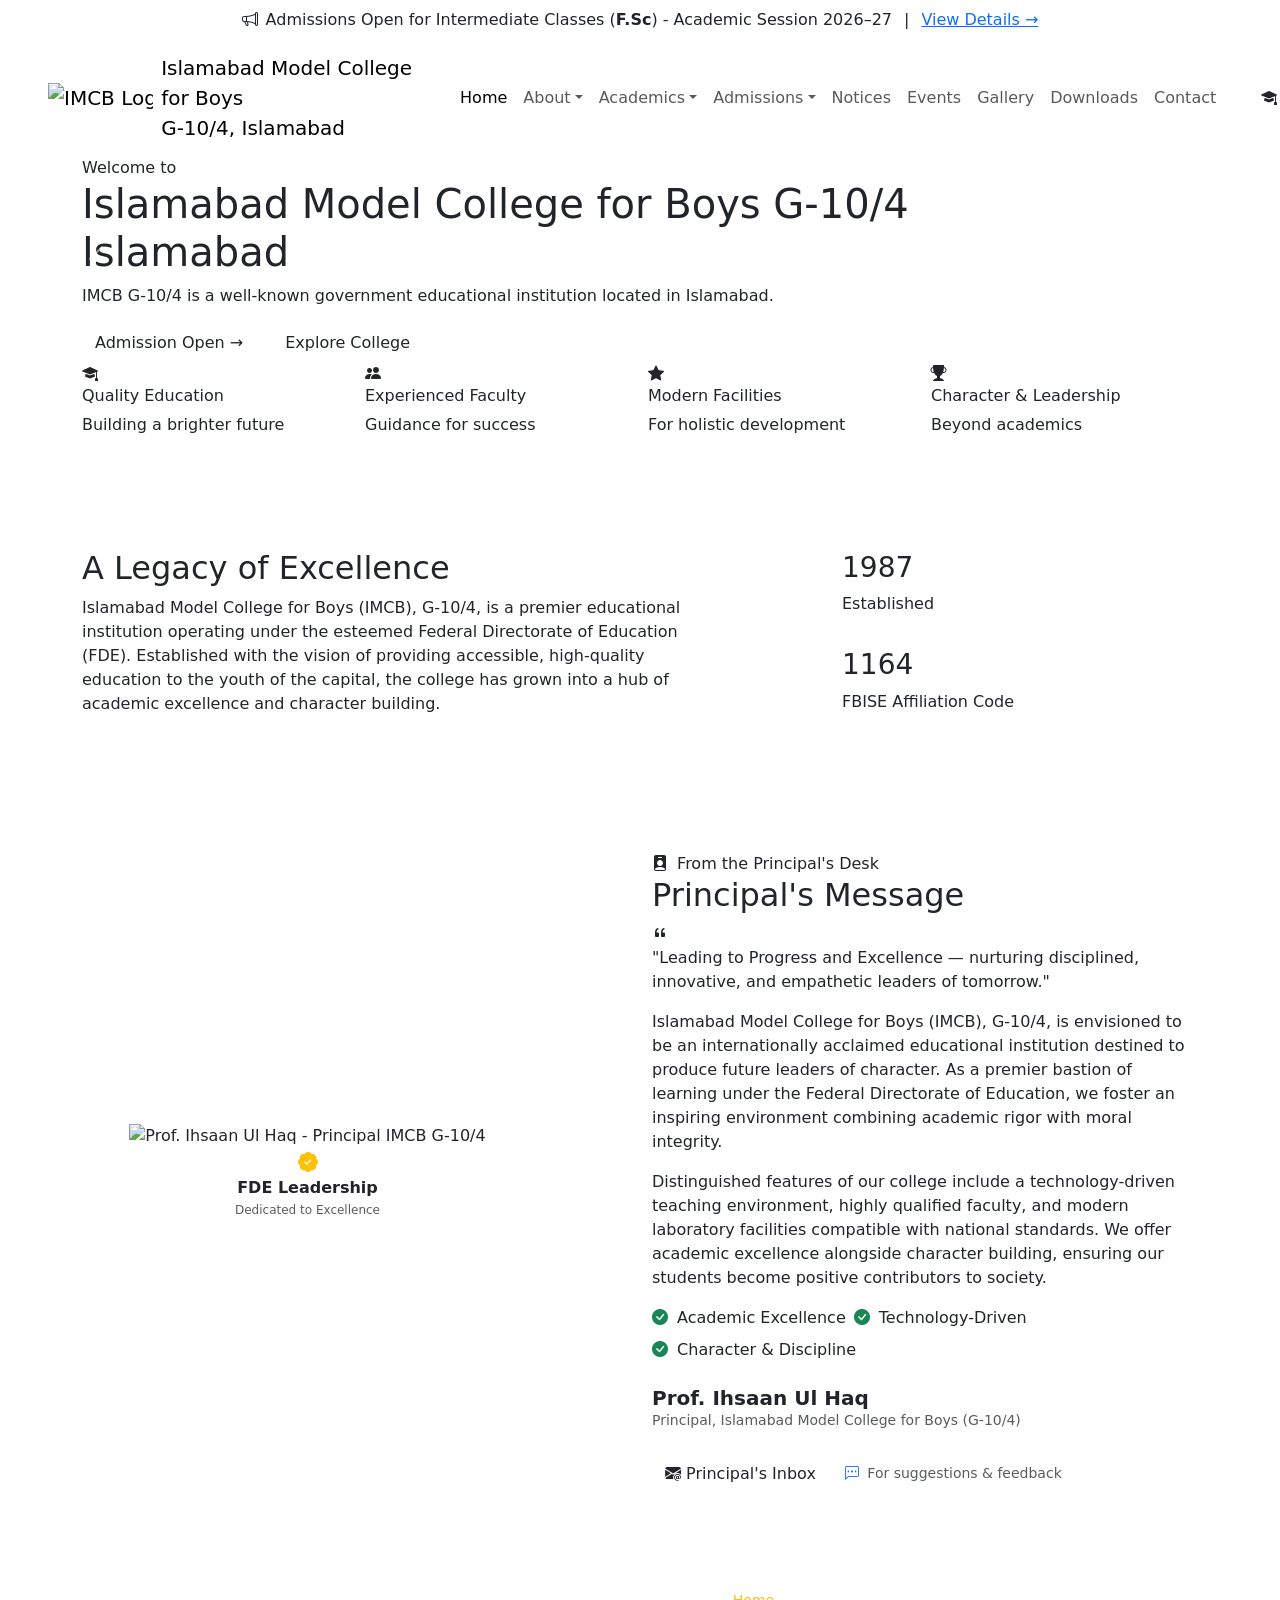
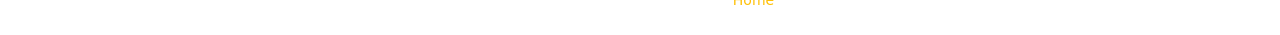
==== index.html @ f20fa246 "Restore index.html filename from index,1.html to fix 404 error" ====
<!DOCTYPE html>
<html lang="en">
<head>
  <meta charset="UTF-8" />
  <meta name="viewport" content="width=device-width, initial-scale=1.0" />
  <title>Islamabad Model College for Boys G-10/4</title>

  <!-- Bootstrap 5 CSS -->
  <link href="https://cdn.jsdelivr.net/npm/bootstrap@5.3.3/dist/css/bootstrap.min.css" rel="stylesheet" />
  <!-- Bootstrap Icons -->
  <link rel="stylesheet" href="https://cdn.jsdelivr.net/npm/bootstrap-icons@1.11.3/font/bootstrap-icons.min.css" />
  
  <!-- Google Fonts (Poppins) -->
  <link href="https://fonts.googleapis.com/css2?family=Poppins:wght@300;400;500;600;700;800&display=swap" rel="stylesheet">
  
  <!--importing external CSS-->
  <link rel="stylesheet" href="index.css">


</head>
<body>

  <!-- Top Announcement Bar (Full Width Header) -->
  <div class="top-bar py-2 text-center">
    <div class="container-fluid px-3 px-lg-4 px-xl-5 d-flex justify-content-center align-items-center flex-wrap gap-2">
      <i class="bi bi-megaphone"></i>
      <span>Admissions Open for Intermediate Classes (<b>F.Sc</b>) - Academic Session 2026–27</span>
      <span class="mx-1 d-none d-md-inline">|</span>
      <a href="#">View Details &rarr;</a>
    </div>
  </div>

  <!-- Navbar (Full Width Header) -->
  <nav class="navbar navbar-expand-lg sticky-top px-2 px-lg-3 px-xl-5">
    <div class="container-fluid px-0">
      <!-- Brand Logo + Name -->
      <a class="navbar-brand d-flex align-items-center gap-2" href="#">
        <img src="logo2.webp" alt="IMCB Logo" class="navbar-brand-logo">
        <div class="d-none d-md-block">
          <div class="college-title">Islamabad Model College<br>for Boys</div>
          <div class="college-sub">G-10/4, Islamabad</div>
        </div>
        <div class="d-md-none">
          <div class="college-title">IMCB G-10/4</div>
        </div>
      </a>

      <!-- Mobile Toggle Button (Ab clearly nazar aayega) -->
      <button class="navbar-toggler" type="button" data-bs-toggle="collapse" data-bs-target="#mainNavbar">
        <span class="navbar-toggler-icon"></span>
      </button>

      <!-- Nav Links (Expanded across full header) -->
      <div class="collapse navbar-collapse justify-content-between" id="mainNavbar">
        <ul class="navbar-nav flex-grow-1 justify-content-evenly mx-lg-2 mx-xl-4 mb-2 mb-lg-0 align-items-lg-center">
          <li class="nav-item"><a class="nav-link active" href="#">Home</a></li>
          <li class="nav-item dropdown">
            <a class="nav-link dropdown-toggle" href="#" role="button" data-bs-toggle="dropdown">About</a>
            <ul class="dropdown-menu border-0 shadow-sm">
              <li><a class="dropdown-item" href="overview.html">Overview</a></li>
              <li><a class="dropdown-item" href="#principal">Principal's Message</a></li>
              <li><a class="dropdown-item" href="teachers.html">Faculty</a></li>
              <li><a class="dropdown-item" href="student-council.html">Student Council and Student Acheivement</a></li>
            </ul>
          </li>
          <li class="nav-item dropdown">
            <a class="nav-link dropdown-toggle" href="#" role="button" data-bs-toggle="dropdown">Academics</a>
            <ul class="dropdown-menu border-0 shadow-sm">
              <li><a class="dropdown-item" href="#">F.Sc Pre-Medical</a></li>
              <li><a class="dropdown-item" href="#">F.Sc Pre-Engineering</a></li>
              <li><a class="dropdown-item" href="#">ICS</a></li>
            </ul>
          </li>
          <li class="nav-item dropdown">
            <a class="nav-link dropdown-toggle" href="#" role="button" data-bs-toggle="dropdown">Admissions</a>
            <ul class="dropdown-menu border-0 shadow-sm">
              <li><a class="dropdown-item" href="#">Eligibility Criteria</a></li>
              <li><a class="dropdown-item" href="#">Fee Structure</a></li>
            </ul>
          </li>
          <li class="nav-item"><a class="nav-link" href="#">Notices</a></li>
          <li class="nav-item"><a class="nav-link" href="#">Events</a></li>
          <li class="nav-item"><a class="nav-link" href="#">Gallery</a></li>
          <li class="nav-item"><a class="nav-link" href="#">Downloads</a></li>
          <li class="nav-item"><a class="nav-link" href="contact.html">Contact</a></li>
        </ul>

        <!-- Right Button -->
        <a href="#admissions" class="btn btn-admit-nav d-flex align-items-center gap-2 mt-3 mt-lg-0 text-nowrap">
          <i class="bi bi-mortarboard-fill"></i> Admissions
        </a>
      </div>
    </div>
  </nav>

  <!-- Hero Section (Slider Added) -->
  <section class="hero-section">
    <div id="mainHeroSlider" class="carousel slide carousel-fade" data-bs-ride="carousel">
      
      <div class="carousel-inner">
        
        <!-- Slide 1 (Left Aligned Text) -->
        <div class="carousel-item active slide-1">
          <div class="hero-overlay"></div>
          <div class="d-flex align-items-center w-100 h-100">
            <div class="container hero-content">
              <div class="row">
                <div class="col-lg-9 text-start">
                  <div class="tagline-badge">Welcome to</div>
                  <h1 class="hero-title">Islamabad Model College for Boys G-10/4 Islamabad</h1>
                  <p class="hero-desc">IMCB G-10/4 is a well-known government educational institution located in Islamabad.</p>
                  <div class="d-flex flex-wrap gap-3 justify-content-start">
                    <a href="#" class="btn btn-hero-primary">Admission Open &rarr;</a>
                    <a href="#" class="btn btn-hero-outline">Explore College</a>
                  </div>
                </div>
              </div>
            </div>
          </div>
        </div>

        <!-- Slide 2 (Left Aligned Text WITHOUT Box) -->
        <div class="carousel-item slide-2">
          <div class="hero-overlay"></div>
          <div class="d-flex align-items-center w-100 h-100">
            <div class="container hero-content">
              <div class="row">
                <div class="col-lg-9 text-start">
                  <div class="tagline-badge">Academic Session 2026-27</div>
                  <h1 class="hero-title">Shape Your Future With IMCB G-10/4</h1>
                  <div class="hero-subtitle">F.Sc & ICS</div>
                  <p class="hero-desc">Build a strong academic foundation through quality education, dedicated faculty, leadership opportunities, and holistic student development.</p>
                  <div class="d-flex flex-wrap gap-3 justify-content-start">
                    <a href="#" class="btn btn-hero-primary">Apply Now &rarr;</a>
                  </div>
                </div>
              </div>
            </div>
          </div>
        </div>

        <!-- Slide 3 (Left Aligned Text) -->
        <div class="carousel-item slide-3">
          <div class="hero-overlay"></div>
          <div class="d-flex align-items-center w-100 h-100">
            <div class="container hero-content">
              <div class="row">
                <div class="col-lg-9 text-start">
                  <div class="tagline-badge">Beyond Academics</div>
                  <h1 class="hero-title">Sports & Extracurriculars</h1>
                  <div class="hero-subtitle">Holistic Development</div>
                  <p class="hero-desc">We believe in nurturing physical fitness, teamwork, and leadership skills through various sports.</p>
                  <div class="d-flex flex-wrap gap-3 justify-content-start">
                    <a href="#" class="btn btn-hero-outline">View Gallery</a>
                  </div>
                </div>
              </div>
            </div>
          </div>
        </div>

        <!-- Slide 4 (Left Aligned Text) -->
        <div class="carousel-item slide-4">
          <div class="hero-overlay"></div>
          <div class="d-flex align-items-center w-100 h-100">
            <div class="container hero-content">
              <div class="row">
                <div class="col-lg-9 text-start">
                  <div class="tagline-badge">BEYOND ACADEMICS</div>
                  <h1 class="hero-title">Empowering Student Leaders</h1>
                  <div class="hero-subtitle">Student Council</div>
                  <p class="hero-desc">A platform where students take initiative, represent their peers, lead activities, and develop the confidence, communication, and leadership skills needed to make a meaningful impact.</p>
                  <div class="d-flex flex-wrap gap-3 justify-content-start">
                    <a href="student-council.html" class="btn btn-hero-outline">Explore Student Council &rarr;</a>
                  </div>
                </div>
              </div>
            </div>
          </div>
        </div>

      </div>

      <!-- Controls (Hidden on Mobile) -->
      <button class="carousel-control-prev d-none d-md-flex" type="button" data-bs-target="#mainHeroSlider" data-bs-slide="prev">
        <span class="carousel-control-prev-icon" aria-hidden="true"></span>
        <span class="visually-hidden">Previous</span>
      </button>
      <button class="carousel-control-next d-none d-md-flex" type="button" data-bs-target="#mainHeroSlider" data-bs-slide="next">
        <span class="carousel-control-next-icon" aria-hidden="true"></span>
        <span class="visually-hidden">Next</span>
      </button>
    </div>
  </section>

  <!-- Overlapping Feature Cards -->
  <section class="feature-card-wrapper">
    <div class="container">
      <div class="row g-3">
        <!-- Card 1 -->
        <div class="col-12 col-sm-6 col-lg-3">
          <div class="feature-card">
            <div class="icon-circle bg-icon-blue">
              <i class="bi bi-mortarboard-fill"></i>
            </div>
            <div>
              <h6>Quality Education</h6>
              <p>Building a brighter future</p>
            </div>
          </div>
        </div>

        <!-- Card 2 -->
        <div class="col-12 col-sm-6 col-lg-3">
          <div class="feature-card">
            <div class="icon-circle bg-icon-green">
              <i class="bi bi-people-fill"></i>
            </div>
            <div>
              <h6>Experienced Faculty</h6>
              <p>Guidance for success</p>
            </div>
          </div>
        </div>

        <!-- Card 3 -->
        <div class="col-12 col-sm-6 col-lg-3">
          <div class="feature-card">
            <div class="icon-circle bg-icon-yellow">
              <i class="bi bi-star-fill"></i>
            </div>
            <div>
              <h6>Modern Facilities</h6>
              <p>For holistic development</p>
            </div>
          </div>
        </div>

        <!-- Card 4 -->
        <div class="col-12 col-sm-6 col-lg-3">
          <div class="feature-card">
            <div class="icon-circle bg-icon-red">
              <i class="bi bi-trophy-fill"></i>
            </div>
            <div>
              <h6>Character & Leadership</h6>
              <p>Beyond academics</p>
            </div>
          </div>
        </div>
      </div>
    </div>
  </section>

  <!-- SECTION: Legacy of Excellence -->
  <section class="py-5" style="margin-top: 3rem;">
    <div class="container">
      <div class="row align-items-center">
        <div class="col-lg-7 mb-4 mb-lg-0">
          <h2 class="section-title">A Legacy of Excellence</h2>
          <p class="section-desc">
            Islamabad Model College for Boys (IMCB), G-10/4, is a premier educational institution operating under the esteemed Federal Directorate of Education (FDE). Established with the vision of providing accessible, high-quality education to the youth of the capital, the college has grown into a hub of academic excellence and character building.
          </p>
        </div>
        <div class="col-lg-4 offset-lg-1">
          <div class="row g-3">
            <div class="col-6 col-lg-12">
              <div class="stats-box">
                <h3>1987</h3>
                <p>Established</p>
              </div>
            </div>
            <div class="col-6 col-lg-12">
              <div class="stats-box">
                <h3>1164</h3>
                <p>FBISE Affiliation Code</p>
              </div>
            </div>
          </div>
        </div>
      </div>
    </div>
  </section>

  <!-- SECTION: Principal's Message -->
  <section id="principal" class="py-5 principal-section">
    <div class="container my-4">
      <div class="row align-items-center">
        <!-- Image Side with Decorative Backdrop & Leadership Badge -->
        <div class="col-lg-5 mb-5 mb-lg-0 text-center">
          <div class="principal-img-wrapper">
            <div class="principal-img-backdrop"></div>
            <img src="principle.webp" alt="Prof. Ihsaan Ul Haq - Principal IMCB G-10/4" class="principal-img">
            <div class="principal-exp-badge">
              <i class="bi bi-patch-check-fill text-warning fs-5"></i>
              <div>
                <strong class="d-block text-dark" style="line-height: 1.2;">FDE Leadership</strong>
                <span class="text-muted" style="font-size: 0.75rem;">Dedicated to Excellence</span>
              </div>
            </div>
          </div>
        </div>

        <!-- Text Side -->
        <div class="col-lg-6 offset-lg-1">
          <div class="principal-badge">
            <i class="bi bi-person-badge-fill me-1"></i> From the Principal's Desk
          </div>
          <h2 class="section-title">Principal's Message</h2>

          <!-- Pull Quote Box -->
          <div class="principal-quote-box mb-3">
            <i class="bi bi-quote quote-icon"></i>
            <p class="quote-text">
              "Leading to Progress and Excellence — nurturing disciplined, innovative, and empathetic leaders of tomorrow."
            </p>
          </div>

          <p class="section-desc mb-3">
            Islamabad Model College for Boys (IMCB), G-10/4, is envisioned to be an internationally acclaimed educational institution destined to produce future leaders of character. As a premier bastion of learning under the Federal Directorate of Education, we foster an inspiring environment combining academic rigor with moral integrity.
          </p>
          <p class="section-desc mb-3">
            Distinguished features of our college include a technology-driven teaching environment, highly qualified faculty, and modern laboratory facilities compatible with national standards. We offer academic excellence alongside character building, ensuring our students become positive contributors to society.
          </p>

          <!-- Key Pillars -->
          <div class="d-flex flex-wrap gap-2 mb-4">
            <span class="principal-pillar"><i class="bi bi-check-circle-fill text-success me-1"></i> Academic Excellence</span>
            <span class="principal-pillar"><i class="bi bi-check-circle-fill text-success me-1"></i> Technology-Driven</span>
            <span class="principal-pillar"><i class="bi bi-check-circle-fill text-success me-1"></i> Character & Discipline</span>
          </div>

          <!-- Formal Sign-Off -->
          <div class="principal-signoff mb-4">
            <h5 class="mb-0 fw-bold text-navy">Prof. Ihsaan Ul Haq</h5>
            <p class="text-muted small mb-0">Principal, Islamabad Model College for Boys (G-10/4)</p>
          </div>

          <!-- Contact / Action Button -->
          <div class="d-flex align-items-center gap-3 flex-wrap">
            <a href="mailto:principal@example.com" class="btn btn-principal-inbox">
              <i class="bi bi-envelope-at-fill"></i> Principal's Inbox
            </a>
            <span class="text-muted small">
              <i class="bi bi-chat-left-dots text-primary me-1"></i> For suggestions & feedback
            </span>
          </div>
        </div>
      </div>
    </div>
  </section>

  <!-- Footer -->
  <footer class="py-4 text-center text-white" style="background-color: var(--primary-navy); border-top: 1px solid rgba(255,255,255,0.1);">
    <div class="container">
      <div class="d-flex flex-column flex-md-row align-items-center justify-content-between gap-2 small">
        <div class="text-white-50">© 2026 Islamabad Model College for Boys (IMCB) G-10/4, Islamabad. All rights reserved.</div>
        <div class="d-flex gap-3">
          <a href="index.html" class="text-warning text-decoration-none">Home</a>
          <span class="text-white-50">|</span>
          <a href="overview.html" class="text-white-50 text-decoration-none">Overview</a>
          <span class="text-white-50">|</span>
          <a href="student-council.html" class="text-white-50 text-decoration-none">Student Council</a>
          <span class="text-white-50">|</span>
          <a href="#principal" class="text-white-50 text-decoration-none">Principal's Message</a>
        </div>
      </div>
    </div>
  </footer>

  <!-- Bootstrap 5 Bundle with Popper -->
  <script src="https://cdn.jsdelivr.net/npm/bootstrap@5.3.3/dist/js/bootstrap.bundle.min.js"></script>
</body>
</html>
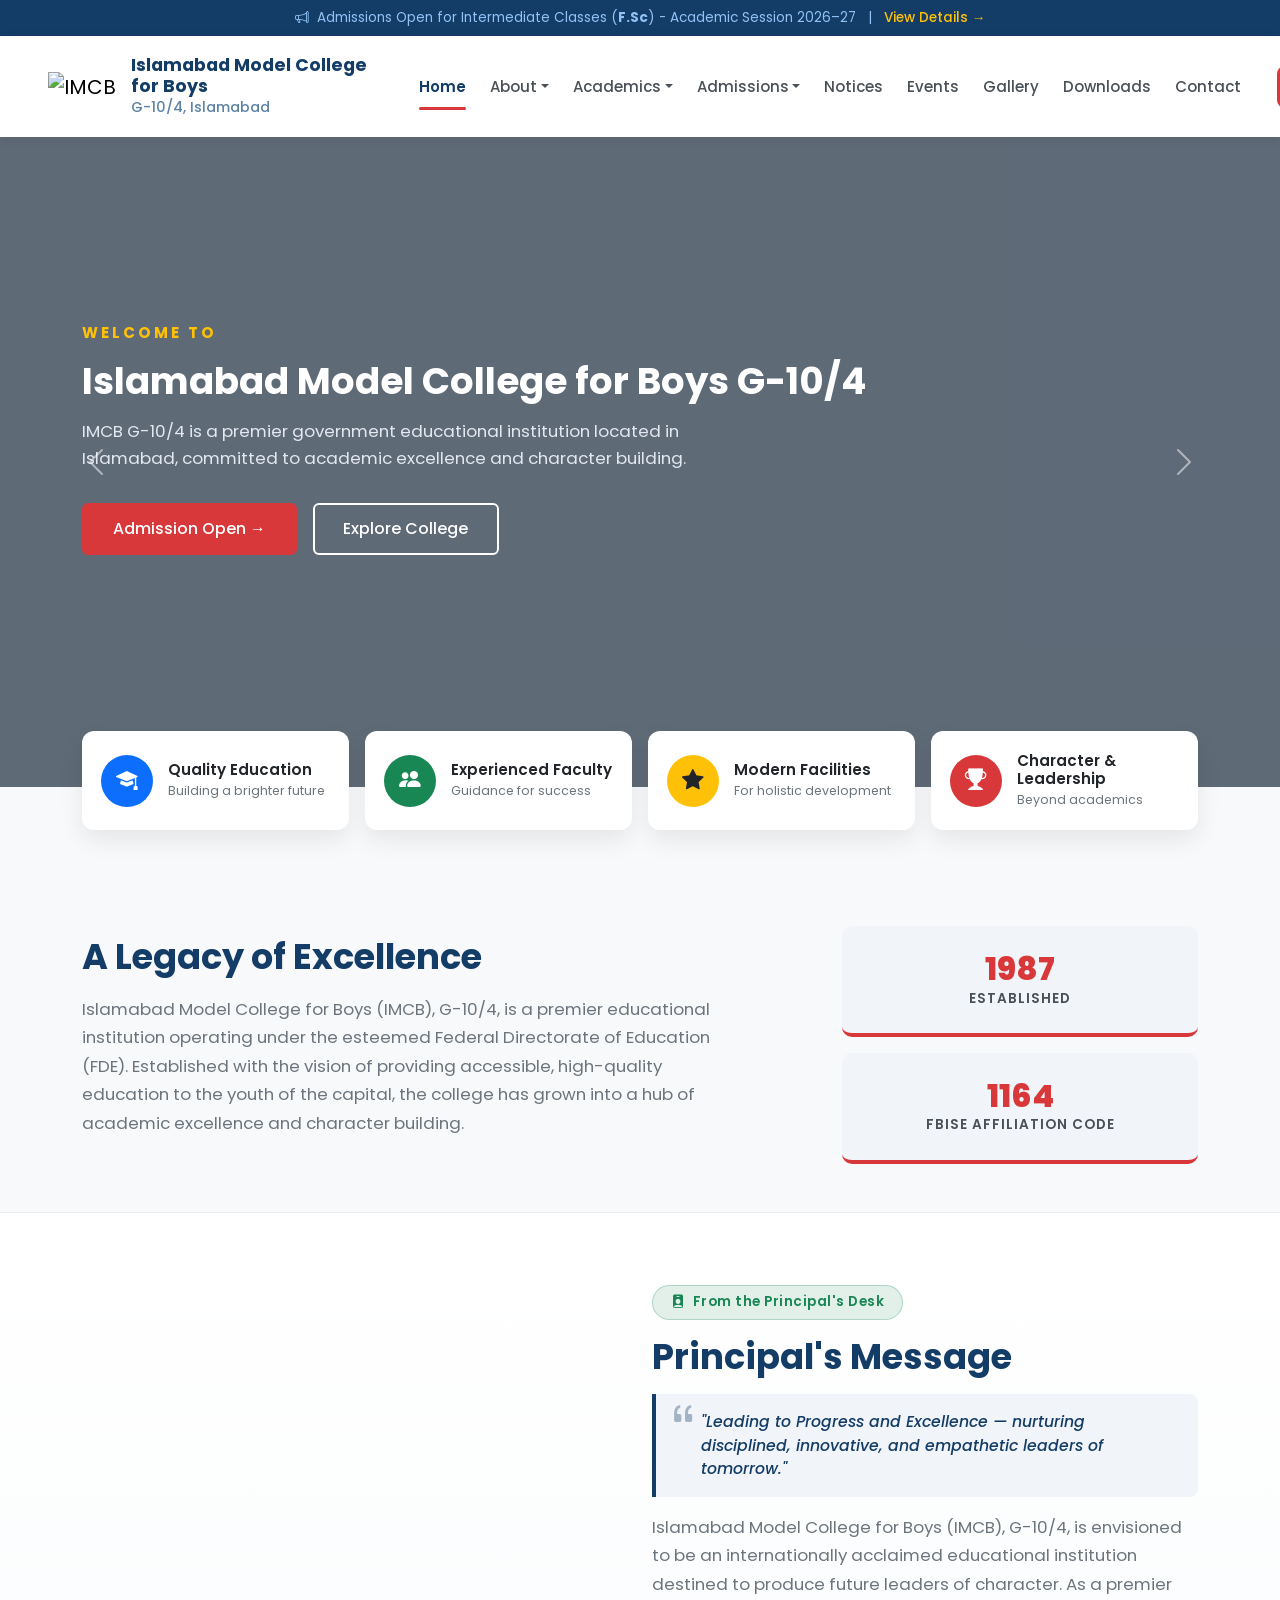
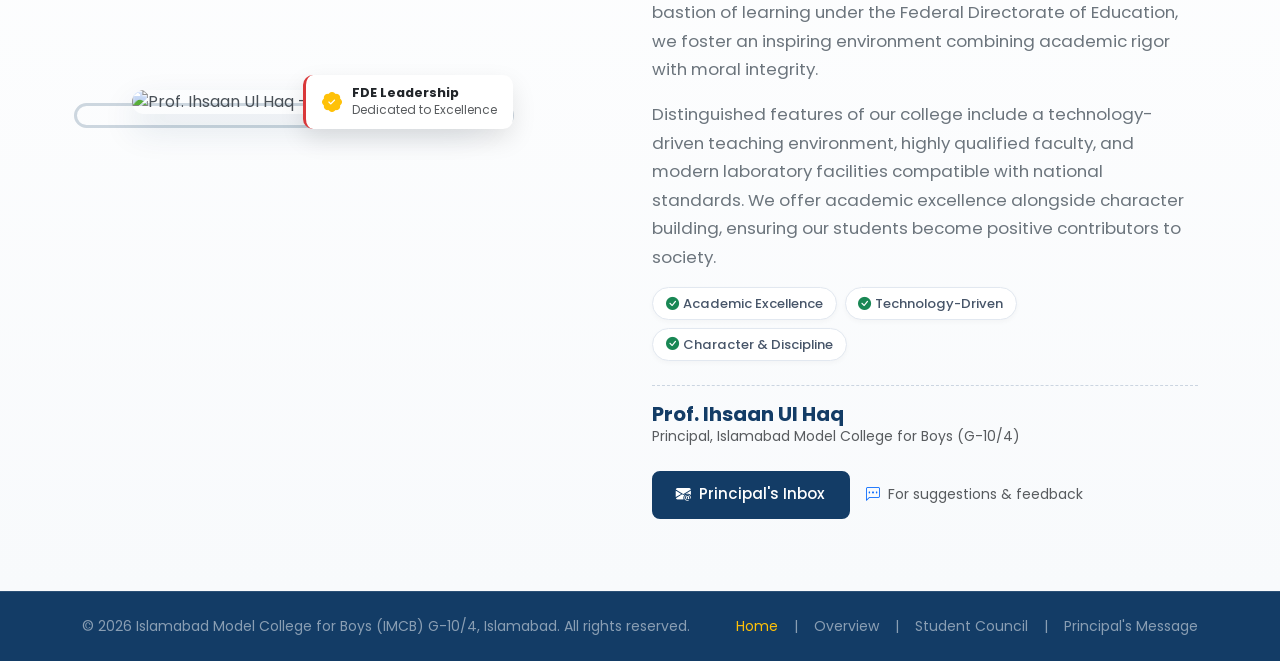
==== commit dd2e8a12: "Keep G-10/4 intact on single line with text-nowrap and refine slide typography" ====
--- a/index.html
+++ b/index.html
@@ -105,13 +105,13 @@
           <div class="d-flex align-items-center w-100 h-100">
             <div class="container hero-content">
               <div class="row">
-                <div class="col-lg-9 text-start">
+                <div class="col-lg-11 col-xl-10 text-start">
                   <div class="tagline-badge">Welcome to</div>
-                  <h1 class="hero-title">Islamabad Model College for Boys G-10/4 Islamabad</h1>
-                  <p class="hero-desc">IMCB G-10/4 is a well-known government educational institution located in Islamabad.</p>
+                  <h1 class="hero-title">Islamabad Model College for Boys <span class="text-nowrap">G-10/4</span></h1>
+                  <p class="hero-desc">IMCB G-10/4 is a premier government educational institution located in Islamabad, committed to academic excellence and character building.</p>
                   <div class="d-flex flex-wrap gap-3 justify-content-start">
-                    <a href="#" class="btn btn-hero-primary">Admission Open &rarr;</a>
-                    <a href="#" class="btn btn-hero-outline">Explore College</a>
+                    <a href="#admissions" class="btn btn-hero-primary">Admission Open &rarr;</a>
+                    <a href="overview.html" class="btn btn-hero-outline">Explore College</a>
                   </div>
                 </div>
               </div>
@@ -125,13 +125,13 @@
           <div class="d-flex align-items-center w-100 h-100">
             <div class="container hero-content">
               <div class="row">
-                <div class="col-lg-9 text-start">
+                <div class="col-lg-11 col-xl-10 text-start">
                   <div class="tagline-badge">Academic Session 2026-27</div>
-                  <h1 class="hero-title">Shape Your Future With IMCB G-10/4</h1>
+                  <h1 class="hero-title">Shape Your Future With <span class="text-nowrap">IMCB G-10/4</span></h1>
                   <div class="hero-subtitle">F.Sc & ICS</div>
                   <p class="hero-desc">Build a strong academic foundation through quality education, dedicated faculty, leadership opportunities, and holistic student development.</p>
                   <div class="d-flex flex-wrap gap-3 justify-content-start">
-                    <a href="#" class="btn btn-hero-primary">Apply Now &rarr;</a>
+                    <a href="#admissions" class="btn btn-hero-primary">Apply Now &rarr;</a>
                   </div>
                 </div>
               </div>
@@ -145,13 +145,13 @@
           <div class="d-flex align-items-center w-100 h-100">
             <div class="container hero-content">
               <div class="row">
-                <div class="col-lg-9 text-start">
+                <div class="col-lg-11 col-xl-10 text-start">
                   <div class="tagline-badge">Beyond Academics</div>
                   <h1 class="hero-title">Sports & Extracurriculars</h1>
                   <div class="hero-subtitle">Holistic Development</div>
                   <p class="hero-desc">We believe in nurturing physical fitness, teamwork, and leadership skills through various sports.</p>
                   <div class="d-flex flex-wrap gap-3 justify-content-start">
-                    <a href="#" class="btn btn-hero-outline">View Gallery</a>
+                    <a href="#gallery" class="btn btn-hero-outline">View Gallery</a>
                   </div>
                 </div>
               </div>
@@ -165,7 +165,7 @@
           <div class="d-flex align-items-center w-100 h-100">
             <div class="container hero-content">
               <div class="row">
-                <div class="col-lg-9 text-start">
+                <div class="col-lg-11 col-xl-10 text-start">
                   <div class="tagline-badge">BEYOND ACADEMICS</div>
                   <h1 class="hero-title">Empowering Student Leaders</h1>
                   <div class="hero-subtitle">Student Council</div>
--- a/index.css
+++ b/index.css
@@ -0,0 +1,1096 @@
+:root {
+  --primary-navy: #133c66;
+  --accent-red: #d9383a;
+  --accent-red-hover: #be1a1d;
+  --brand-green: #198754;
+  --text-main: #495057;
+  
+  --hero-tagline-green: #ffc107;
+  --hero-btn-pink: #d9383a; 
+  --hero-btn-pink-hover: #be1a1d;
+  --hero-text-white: #ffffff;
+}
+
+body {
+  font-family: 'Poppins', sans-serif;
+  color: var(--text-main); 
+  background-color: #f8f9fa;
+  overflow-x: hidden;
+}
+
+/* Top Announcement Bar */
+.top-bar {
+  background-color: var(--primary-navy);
+  font-size: 0.85rem;
+  color: #90c2f5; 
+  padding-left: 15px;
+  padding-right: 15px;
+}
+.top-bar a {
+  color: #ffc107; 
+  text-decoration: none;
+  font-weight: 500;
+}
+.top-bar a:hover {
+  text-decoration: underline;
+  color: #ffffff; 
+}
+
+/* Main Navbar */
+.navbar {
+  padding: 0.85rem 0;
+  background: #ffffff;
+  box-shadow: 0 2px 10px rgba(0, 0, 0, 0.08); 
+  width: 100%;
+}
+.navbar-brand-logo {
+  width: 75px;
+  height: auto;
+  object-fit: contain;
+}
+.college-title {
+  font-weight: 700;
+  color: var(--primary-navy); 
+  line-height: 1.2;
+  font-size: 1.1rem;
+  white-space: nowrap;
+}
+.college-sub {
+  font-size: 0.90rem;
+  color: #5d83a4;
+  font-weight: 500;
+  white-space: nowrap;
+}
+.nav-link {
+  font-size: 0.94rem;
+  font-weight: 500;
+  color: var(--text-main) !important;
+  padding: 0.5rem 0.75rem !important;
+  position: relative;
+  transition: color 0.3s;
+  white-space: nowrap;
+}
+.nav-link:hover {
+  color: var(--primary-navy) !important;
+}
+.nav-link.active {
+  color: var(--primary-navy) !important;
+  font-weight: 600;
+}
+.nav-link.active::after {
+  content: '';
+  position: absolute;
+  bottom: -4px;
+  left: 0.75rem;
+  right: 0.75rem;
+  height: 3px;
+  background-color: var(--accent-red);
+  border-radius: 2px;
+}
+
+/* Navbar Toggler Box Fix (Top Right Box) */
+.navbar-toggler {
+  border: 2px solid var(--primary-navy) !important; 
+  border-radius: 6px;
+  padding: 0.4rem 0.6rem;
+  background-color: #f8f9fa;
+}
+.navbar-toggler:focus {
+  box-shadow: 0 0 0 0.25rem rgba(19, 60, 102, 0.25);
+}
+
+.btn-admit-nav {
+  background-color: var(--accent-red);
+  color: #fff !important;
+  border-radius: 8px;
+  font-size: 0.9rem;
+  font-weight: 500;
+  padding: 0.55rem 1.4rem;
+  transition: background-color 0.2s;
+}
+.btn-admit-nav:hover {
+  background-color: var(--accent-red-hover);
+}
+
+/* Fixed Hero Section (Desktop & Laptop Cinematic Slider) */
+.hero-section {
+  position: relative;
+  width: 100%;
+  height: 650px; 
+}
+.carousel, .carousel-inner {
+  height: 100%;
+}
+.carousel-item {
+  height: 100%;
+  background-position: center;
+  background-size: cover;
+  background-repeat: no-repeat;
+  position: relative;
+  overflow: hidden;
+}
+
+/* Background Images for Slides on Desktop & Laptop */
+.slide-1 {
+  background-image: url('slide1_wide.webp');
+  background-position: center;
+  background-size: cover;
+}
+
+.slide-2 {
+  background-image: url('slide2_wide.webp');
+  background-position: center;
+  background-size: cover;
+}
+
+.slide-3 {
+  background-image: url('collegepic.webp');
+  background-position: center;
+  background-size: cover;
+}
+
+.slide-4 {
+  background-image: url('slide4_wide.webp');
+  background-position: center;
+  background-size: cover;
+}
+
+.carousel-control-prev, .carousel-control-next, .carousel-indicators {
+  z-index: 5;
+}
+
+/* Overlay for dark background */
+.hero-overlay {
+  position: absolute;
+  top: 0; left: 0; right: 0; bottom: 0;
+  background: rgba(13, 30, 50, 0.65); 
+  z-index: 1;
+}
+.hero-content {
+  position: relative;
+  z-index: 2;
+  margin-top: -3rem; 
+}
+
+/* TYPOGRAPHY FOR HERO (Adaptive Clamp for Laptops & Desktops) */
+.tagline-badge {
+  display: inline-block;
+  font-size: 0.95rem;
+  font-weight: 700;
+  color: var(--hero-tagline-green);
+  text-transform: uppercase;
+  letter-spacing: 3px;
+  margin-bottom: 0.85rem;
+}
+.hero-title {
+  font-size: clamp(1.85rem, 2.9vw, 3rem);
+  font-weight: 700; 
+  line-height: 1.22;
+  margin-bottom: 0.85rem;
+  color: var(--hero-text-white); 
+}
+.hero-title .text-nowrap,
+.text-nowrap {
+  white-space: nowrap !important;
+  display: inline-block;
+}
+.hero-subtitle {
+  font-size: clamp(1.2rem, 1.8vw, 1.6rem);
+  font-weight: 500;
+  color: var(--hero-text-white);
+  margin-bottom: 1.25rem;
+}
+.hero-desc {
+  font-size: 1.05rem;
+  font-weight: 400; 
+  max-width: 650px;
+  margin-bottom: 2rem;
+  line-height: 1.6;
+  color: #e2e8f0; 
+}
+
+/* Buttons */
+.btn-hero-primary {
+  background-color: var(--hero-btn-pink);
+  border: 2px solid var(--hero-btn-pink);
+  color: #ffffff;
+  font-weight: 500;
+  font-size: 1rem;
+  padding: 0.75rem 1.8rem;
+  border-radius: 6px;
+  display: inline-flex;
+  align-items: center;
+  gap: 8px;
+  transition: 0.3s;
+  text-decoration: none;
+}
+.btn-hero-primary:hover {
+  background-color: var(--hero-btn-pink-hover);
+  border-color: var(--hero-btn-pink-hover);
+  color: #ffffff;
+}
+
+.btn-hero-outline {
+  background-color: transparent;
+  border: 2px solid #ffffff; 
+  color: #ffffff; 
+  font-weight: 500;
+  font-size: 1rem;
+  padding: 0.75rem 1.8rem;
+  border-radius: 6px;
+  display: inline-flex;
+  align-items: center;
+  gap: 8px;
+  transition: 0.3s;
+  text-decoration: none;
+}
+.btn-hero-outline:hover {
+  background-color: rgba(255, 255, 255, 0.15);
+  color: #fff;
+}
+
+/* Floating Feature Cards */
+.feature-card-wrapper {
+  position: relative;
+  margin-top: -4.5rem; 
+  z-index: 10;
+}
+.feature-card {
+  background: #ffffff;
+  border-radius: 12px;
+  padding: 1.3rem 1.2rem;
+  box-shadow: 0 10px 25px rgba(0, 0, 0, 0.08);
+  display: flex;
+  align-items: center;
+  gap: 15px;
+  transition: transform 0.2s ease, box-shadow 0.2s ease;
+  height: 100%;
+}
+.feature-card:hover {
+  transform: translateY(-4px);
+  box-shadow: 0 15px 30px rgba(0, 0, 0, 0.12);
+}
+.icon-circle {
+  width: 52px;
+  height: 52px;
+  border-radius: 50%;
+  display: flex;
+  align-items: center;
+  justify-content: center;
+  font-size: 1.35rem;
+  color: #fff;
+  flex-shrink: 0;
+}
+.bg-icon-blue   { background-color: #0d6efd; }
+.bg-icon-green  { background-color: #198754; }
+.bg-icon-yellow { background-color: #ffc107; color: #212529 !important; }
+.bg-icon-red    { background-color: var(--accent-red); }
+
+.feature-card h6 {
+  margin-bottom: 2px;
+  font-weight: 600;
+  font-size: 0.95rem;
+  color: #212529;
+}
+.feature-card p {
+  margin-bottom: 0;
+  font-size: 0.78rem;
+  color: #6c757d;
+}
+
+/* Sections */
+.section-title {
+  font-size: 2.2rem;
+  font-weight: 700;
+  color: var(--primary-navy);
+  margin-bottom: 1rem;
+}
+.section-desc {
+  font-size: 1.05rem;
+  line-height: 1.7;
+  color: #6c757d;
+}
+.stats-box {
+  background-color: #f1f5f9;
+  padding: 1.5rem;
+  border-radius: 10px;
+  text-align: center;
+  border-bottom: 4px solid var(--accent-red);
+  height: 100%; 
+  display: flex;
+  flex-direction: column;
+  justify-content: center;
+}
+.stats-box h3 {
+  font-size: 2rem;
+  font-weight: 800;
+  color: var(--accent-red);
+  margin-bottom: 0;
+}
+.stats-box p {
+  font-size: 0.85rem;
+  font-weight: 600;
+  color: var(--text-main);
+  text-transform: uppercase;
+  letter-spacing: 1px;
+  margin-bottom: 0;
+}
+
+/* Overview Section */
+.overview-section {
+  background-color: #ffffff;
+  scroll-margin-top: 80px;
+}
+
+.overview-h1 {
+  font-size: 2.2rem;
+  font-weight: 700;
+  color: var(--primary-navy);
+  margin-bottom: 1rem;
+}
+
+.overview-h2 {
+  font-size: 1.35rem;
+  font-weight: 700;
+  color: var(--primary-navy);
+  margin-top: 1.5rem;
+  margin-bottom: 0.75rem;
+  position: relative;
+  padding-left: 0.85rem;
+  border-left: 4px solid var(--accent-red);
+}
+
+.overview-list {
+  list-style: none;
+  padding-left: 0;
+  margin-top: 0.75rem;
+  margin-bottom: 1.5rem;
+}
+
+.overview-list li {
+  position: relative;
+  padding-left: 1.6rem;
+  margin-bottom: 0.75rem;
+  color: #495057;
+  line-height: 1.65;
+  font-size: 0.95rem;
+}
+
+.overview-list li::before {
+  content: "✔";
+  position: absolute;
+  left: 0;
+  top: 0;
+  color: var(--brand-green);
+  font-weight: bold;
+  font-size: 0.9rem;
+}
+
+.overview-list strong,
+.overview-list b {
+  color: var(--primary-navy);
+}
+
+.overview-card {
+  border-top: 4px solid var(--brand-green);
+}
+
+/* =========================================================
+   ENHANCED OVERVIEW PAGE STYLING
+   ========================================================= */
+
+.overview-hero {
+  position: relative;
+  background: linear-gradient(135deg, rgba(13, 30, 50, 0.88), rgba(19, 60, 102, 0.92)), url('college3.webp') center/cover no-repeat;
+  padding: 4.5rem 0 3.5rem 0;
+  color: #ffffff;
+}
+
+.overview-lead-card {
+  background: #ffffff;
+  border-radius: 16px;
+  box-shadow: 0 10px 30px rgba(0, 0, 0, 0.06);
+  border: 1px solid #e9ecef;
+  padding: 2.5rem;
+  margin-top: -2.5rem;
+  position: relative;
+  z-index: 5;
+}
+
+.overview-card-main {
+  background: #ffffff;
+  border-radius: 16px;
+  box-shadow: 0 8px 25px rgba(0, 0, 0, 0.05);
+  border: 1px solid #eef2f6;
+  padding: 2.2rem;
+  margin-bottom: 2rem;
+  transition: transform 0.25s ease, box-shadow 0.25s ease;
+}
+
+.overview-card-main:hover {
+  transform: translateY(-3px);
+  box-shadow: 0 15px 35px rgba(19, 60, 102, 0.1);
+}
+
+.overview-icon-badge {
+  width: 50px;
+  height: 50px;
+  border-radius: 12px;
+  display: inline-flex;
+  align-items: center;
+  justify-content: center;
+  font-size: 1.35rem;
+  color: #ffffff;
+  flex-shrink: 0;
+}
+
+.bg-navy { background-color: var(--primary-navy); }
+.bg-green { background-color: var(--brand-green); }
+.bg-amber { background-color: #d97706; }
+.bg-red { background-color: var(--accent-red); }
+.bg-teal { background-color: #0284c7; }
+.bg-indigo { background-color: #4f46e5; }
+.bg-purple { background-color: #7c3aed; }
+
+.program-card {
+  background: #f8fafc;
+  border-radius: 12px;
+  padding: 1.4rem;
+  border: 1px solid #e2e8f0;
+  height: 100%;
+  transition: all 0.2s ease;
+}
+
+.program-card:hover {
+  background: #ffffff;
+  border-color: var(--brand-green);
+  box-shadow: 0 8px 20px rgba(25, 135, 84, 0.12);
+  transform: translateY(-2px);
+}
+
+.facility-card {
+  background: #f8fafc;
+  border-radius: 12px;
+  padding: 1.4rem;
+  border: 1px solid #e2e8f0;
+  height: 100%;
+  transition: all 0.2s ease;
+}
+
+.facility-card:hover {
+  background: #ffffff;
+  border-color: #d97706;
+  box-shadow: 0 8px 20px rgba(217, 119, 6, 0.12);
+  transform: translateY(-2px);
+}
+
+.student-life-card {
+  background: #f8fafc;
+  border-radius: 12px;
+  padding: 1.4rem;
+  border: 1px solid #e2e8f0;
+  height: 100%;
+  transition: all 0.2s ease;
+}
+
+.student-life-card:hover {
+  background: #ffffff;
+  border-color: var(--accent-red);
+  box-shadow: 0 8px 20px rgba(217, 56, 58, 0.12);
+  transform: translateY(-2px);
+}
+
+.admission-finance-card {
+  background: #f8fafc;
+  border-radius: 12px;
+  padding: 1.4rem;
+  border: 1px solid #e2e8f0;
+  height: 100%;
+  transition: all 0.2s ease;
+}
+
+.admission-finance-card:hover {
+  background: #ffffff;
+  border-color: #0284c7;
+  box-shadow: 0 8px 20px rgba(2, 132, 199, 0.12);
+  transform: translateY(-2px);
+}
+
+.overview-feature-card {
+  background: #f8fafc;
+  border-radius: 12px;
+  padding: 1.4rem;
+  border: 1px solid #e2e8f0;
+  height: 100%;
+  transition: all 0.2s ease;
+}
+
+.overview-feature-card:hover {
+  background: #ffffff;
+  border-color: var(--primary-navy);
+  box-shadow: 0 8px 20px rgba(19, 60, 102, 0.1);
+  transform: translateY(-2px);
+}
+
+.overview-img {
+  width: 100%;
+  border-radius: 12px;
+  object-fit: cover;
+  box-shadow: 0 8px 20px rgba(0, 0, 0, 0.08);
+}
+
+.overview-nav-item {
+  display: flex;
+  align-items: center;
+  gap: 10px;
+  padding: 0.75rem 1rem;
+  color: var(--primary-navy);
+  text-decoration: none;
+  border-radius: 8px;
+  font-weight: 500;
+  font-size: 0.92rem;
+  transition: all 0.2s ease;
+}
+
+.overview-nav-item:hover {
+  background-color: #f1f5f9;
+  color: var(--accent-red);
+  padding-left: 1.25rem;
+}
+
+.overview-chip {
+  display: inline-flex;
+  align-items: center;
+  gap: 6px;
+  background: #f1f5f9;
+  color: var(--primary-navy);
+  padding: 0.4rem 0.9rem;
+  border-radius: 50px;
+  font-size: 0.85rem;
+  font-weight: 600;
+}
+
+/* Principal's Message Section */
+.principal-section {
+  background: linear-gradient(180deg, #ffffff 0%, #f8fafc 100%);
+  border-top: 1px solid #e9ecef;
+  position: relative;
+}
+
+.principal-img-wrapper {
+  position: relative;
+  display: inline-block;
+  width: 100%;
+  max-width: 440px;
+}
+
+.principal-img-backdrop {
+  position: absolute;
+  top: 14px;
+  left: -14px;
+  width: 100%;
+  height: 100%;
+  border: 3px solid rgba(19, 60, 102, 0.2);
+  border-radius: 16px;
+  z-index: 0;
+  transition: all 0.3s ease;
+}
+
+.principal-img-wrapper:hover .principal-img-backdrop {
+  top: 8px;
+  left: -8px;
+  border-color: var(--accent-red);
+}
+
+.principal-img {
+  position: relative;
+  z-index: 1;
+  width: 100%;
+  height: 500px;
+  border-radius: 16px;
+  box-shadow: 0 15px 35px rgba(19, 60, 102, 0.12);
+  object-fit: cover;
+  object-position: center 15%;
+}
+
+.principal-exp-badge {
+  position: absolute;
+  bottom: -15px;
+  right: 15px;
+  background: #ffffff;
+  padding: 0.6rem 1rem;
+  border-radius: 10px;
+  box-shadow: 0 10px 25px rgba(0, 0, 0, 0.1);
+  z-index: 2;
+  display: flex;
+  align-items: center;
+  gap: 10px;
+  font-size: 0.8rem;
+  text-align: left;
+  border-left: 3px solid var(--accent-red);
+}
+
+.principal-badge {
+  background-color: rgba(25, 135, 84, 0.12);
+  color: var(--brand-green);
+  border: 1px solid rgba(25, 135, 84, 0.25);
+  padding: 0.4rem 1.1rem;
+  border-radius: 50px;
+  font-size: 0.85rem;
+  font-weight: 600;
+  display: inline-block;
+  margin-bottom: 1rem;
+  letter-spacing: 0.5px;
+}
+
+.principal-quote-box {
+  position: relative;
+  background: #f1f5f9;
+  border-left: 4px solid var(--primary-navy);
+  padding: 1rem 1.25rem 1rem 2.8rem;
+  border-radius: 0 8px 8px 0;
+}
+
+.principal-quote-box .quote-icon {
+  position: absolute;
+  left: 0.8rem;
+  top: 0.4rem;
+  font-size: 1.8rem;
+  color: var(--primary-navy);
+  opacity: 0.35;
+  line-height: 1;
+}
+
+.principal-quote-box .quote-text {
+  font-style: italic;
+  font-weight: 500;
+  color: var(--primary-navy);
+  margin-bottom: 0;
+  font-size: 0.98rem;
+  line-height: 1.5;
+}
+
+.principal-pillar {
+  background: #ffffff;
+  border: 1px solid #e2e8f0;
+  padding: 0.35rem 0.8rem;
+  border-radius: 20px;
+  font-size: 0.82rem;
+  font-weight: 500;
+  color: #475569;
+  display: inline-flex;
+  align-items: center;
+  box-shadow: 0 2px 5px rgba(0, 0, 0, 0.03);
+}
+
+.principal-signoff {
+  border-top: 1px dashed #cbd5e1;
+  padding-top: 1rem;
+}
+
+.text-navy {
+  color: var(--primary-navy);
+}
+
+.btn-principal-inbox {
+  background-color: var(--primary-navy);
+  border: 2px solid var(--primary-navy);
+  color: #ffffff;
+  font-weight: 500;
+  font-size: 0.95rem;
+  padding: 0.65rem 1.4rem;
+  border-radius: 8px;
+  display: inline-flex;
+  align-items: center;
+  gap: 8px;
+  transition: all 0.3s ease;
+  text-decoration: none;
+}
+
+.btn-principal-inbox:hover {
+  background-color: var(--accent-red);
+  border-color: var(--accent-red);
+  color: #ffffff;
+  transform: translateY(-2px);
+  box-shadow: 0 6px 15px rgba(217, 56, 58, 0.3);
+}
+
+/* Desktop Navbar Full-Width Scaling */
+@media (min-width: 992px) and (max-width: 1199px) {
+  .nav-link {
+    font-size: 0.86rem;
+    padding: 0.45rem 0.45rem !important;
+  }
+  .navbar-brand-logo {
+    width: 62px;
+  }
+  .college-title {
+    font-size: 0.95rem;
+  }
+  .college-sub {
+    font-size: 0.8rem;
+  }
+  .btn-admit-nav {
+    font-size: 0.84rem;
+    padding: 0.45rem 0.9rem;
+  }
+}
+
+@media (min-width: 1400px) {
+  .nav-link {
+    font-size: 1rem;
+    padding: 0.5rem 1.1rem !important;
+  }
+  .btn-admit-nav {
+    font-size: 0.95rem;
+    padding: 0.6rem 1.6rem;
+  }
+}
+
+/* =========================================================
+   RESPONSIVE DESIGN (TABLETS & MOBILE)
+   ========================================================= */
+
+@media (max-width: 991px) {
+  /* Navbar */
+  .navbar-collapse {
+    background: #ffffff;
+    padding: 1.25rem 1rem;
+    border-radius: 10px;
+    margin-top: 0.75rem;
+    box-shadow: 0 10px 30px rgba(0, 0, 0, 0.1);
+  }
+  .nav-link {
+    padding: 0.65rem 0.8rem !important;
+    border-bottom: 1px solid #f1f5f9;
+  }
+  .nav-link.active::after {
+    display: none;
+  }
+  .btn-admit-nav {
+    width: 100%;
+    text-align: center;
+    justify-content: center;
+    margin-top: 1rem;
+  }
+  .navbar-brand-logo {
+    width: 68px;
+    height: auto;
+  }
+  .navbar-brand .college-title {
+    font-size: 1.28rem;
+    font-weight: 800;
+  }
+
+  /* Hero Section for Tablets (768px - 991px) */
+  .hero-section {
+    height: auto;
+    min-height: 520px;
+  }
+  .carousel,
+  .carousel-inner {
+    height: 100%;
+  }
+  .carousel-item {
+    min-height: 520px;
+    background-size: cover;
+  }
+  .hero-content {
+    margin-top: 0;
+    padding-top: 3.2rem;
+    padding-bottom: 3.2rem;
+  }
+  .hero-title {
+    font-size: 2.3rem;
+  }
+  .hero-subtitle {
+    font-size: 1.25rem;
+  }
+  .feature-card-wrapper {
+    margin-top: 2rem;
+  }
+
+  /* Principal's Message */
+  .principal-img-backdrop {
+    display: none;
+  }
+  .principal-exp-badge {
+    bottom: 10px;
+    right: 10px;
+  }
+  .principal-img {
+    height: 420px;
+    max-width: 100%;
+  }
+}
+
+@media (max-width: 767px) {
+  /* Announcement Top Bar */
+  .top-bar {
+    font-size: 0.76rem;
+    padding-left: 8px;
+    padding-right: 8px;
+  }
+
+  /* Navbar Brand on Mobile (Enlarged Logo & IMCB Title) */
+  .navbar {
+    padding: 0.6rem 0;
+  }
+  .navbar-brand-logo {
+    width: 65px;
+    height: auto;
+  }
+  .navbar-brand .college-title {
+    font-size: 1.25rem;
+    font-weight: 800;
+    letter-spacing: 0.3px;
+    line-height: 1.15;
+  }
+
+  /* Hero Section Slide Changer Buttons (Hidden on Mobile) */
+  .carousel-control-prev,
+  .carousel-control-next {
+    display: none !important;
+  }
+
+  /* Hero Section - Zero Cropping Architecture on Mobile Phones */
+  .hero-section {
+    height: auto !important;
+    min-height: unset !important;
+    background-color: #0a192f !important;
+  }
+  .carousel,
+  .carousel-inner {
+    height: auto !important;
+  }
+  .carousel-item {
+    height: auto !important;
+    min-height: unset !important;
+    background-image: none !important;
+    background-color: #0a192f !important;
+    position: relative;
+    overflow: hidden;
+  }
+  .slide-1,
+  .slide-2,
+  .slide-3,
+  .slide-4 {
+    background-image: none !important;
+  }
+
+  /* Dedicated 100% Uncropped Photo Stage */
+  .slide-1::before,
+  .slide-2::before,
+  .slide-3::before,
+  .slide-4::before {
+    content: '' !important;
+    display: block !important;
+    width: 100% !important;
+    height: clamp(210px, 56vw, 300px) !important;
+    background-size: contain !important;
+    background-position: center center !important;
+    background-repeat: no-repeat !important;
+    background-color: #06111f !important;
+    position: relative !important;
+    top: auto !important;
+    left: auto !important;
+    right: auto !important;
+    bottom: auto !important;
+    filter: none !important;
+    transform: none !important;
+    z-index: 1 !important;
+    box-shadow: inset 0 0 25px rgba(0, 0, 0, 0.65);
+  }
+  .slide-1::before {
+    background-image: url('slide1_wide.webp') !important;
+  }
+  .slide-2::before {
+    background-image: url('slide2_wide.webp') !important;
+  }
+  .slide-3::before {
+    background-image: url('collegepic.webp') !important;
+  }
+  .slide-4::before {
+    background-image: url('slide4_wide.webp') !important;
+  }
+
+  /* No dark overlay over the image on mobile so photo is bright and clear */
+  .hero-overlay {
+    display: none !important;
+  }
+
+  /* Content Card Below Image */
+  .carousel-item > .d-flex {
+    display: block !important;
+    height: auto !important;
+    width: 100% !important;
+  }
+  .hero-content {
+    position: relative;
+    z-index: 2;
+    padding: 1.25rem 1rem 1.6rem 1rem !important;
+    margin-top: 0 !important;
+    background-color: #0a192f;
+    border-top: 1px solid rgba(255, 255, 255, 0.08);
+  }
+  .tagline-badge {
+    font-size: 0.75rem;
+    letter-spacing: 2px;
+    margin-bottom: 0.35rem;
+    display: inline-block;
+  }
+  .hero-title {
+    font-size: clamp(1.2rem, 4.4vw, 1.38rem);
+    line-height: 1.25;
+    margin-bottom: 0.4rem;
+  }
+  .hero-subtitle {
+    font-size: 0.95rem;
+    margin-bottom: 0.4rem;
+  }
+  .hero-desc {
+    font-size: 0.85rem;
+    line-height: 1.5;
+    margin-bottom: 1rem;
+    display: -webkit-box;
+    -webkit-line-clamp: 3;
+    -webkit-box-orient: vertical;
+    overflow: hidden;
+  }
+  .btn-hero-primary,
+  .btn-hero-outline {
+    font-size: 0.85rem;
+    padding: 0.5rem 1.1rem;
+  }
+  .feature-card-wrapper {
+    margin-top: 2rem;
+  }
+
+  /* Legacy / Overview Section */
+  .section-title,
+  .overview-h1 {
+    font-size: 1.7rem;
+    margin-bottom: 0.75rem;
+  }
+  .overview-h2 {
+    font-size: 1.15rem;
+    margin-top: 1.1rem;
+    margin-bottom: 0.5rem;
+  }
+  .overview-list li {
+    font-size: 0.88rem;
+    line-height: 1.55;
+  }
+  .section-desc {
+    font-size: 0.95rem;
+    line-height: 1.6;
+  }
+
+  /* Stats Box */
+  .stats-box {
+    padding: 1.1rem 0.8rem;
+  }
+  .stats-box h3 {
+    font-size: 1.65rem;
+  }
+  .stats-box p {
+    font-size: 0.75rem;
+    letter-spacing: 0.5px;
+  }
+
+  /* Principal Section */
+  .principal-img {
+    height: 350px;
+  }
+  .principal-quote-box {
+    padding: 0.75rem 1rem 0.75rem 2.2rem;
+  }
+  .principal-quote-box .quote-icon {
+    font-size: 1.4rem;
+    left: 0.6rem;
+    top: 0.5rem;
+  }
+  .principal-quote-box .quote-text {
+    font-size: 0.88rem;
+  }
+  .principal-pillar {
+    font-size: 0.78rem;
+    padding: 0.3rem 0.65rem;
+  }
+  .btn-principal-inbox {
+    width: 100%;
+    justify-content: center;
+  }
+}
+
+@media (max-width: 576px) {
+  .hero-title {
+    font-size: 1.35rem;
+  }
+  .hero-subtitle {
+    font-size: 0.92rem;
+  }
+  .btn-hero-primary,
+  .btn-hero-outline {
+    width: 100%;
+    justify-content: center;
+  }
+  .principal-img {
+    height: 300px;
+  }
+  .principal-exp-badge {
+    bottom: 8px;
+    right: 8px;
+    padding: 0.4rem 0.75rem;
+    font-size: 0.75rem;
+  }
+}
+
+/* ========================================================= */
+/* MOBILE TOP NAVIGATION BAR STYLES                          */
+/* (Jahan bhi navigation bar ha wo mobile me uper ae)       */
+/* ========================================================= */
+@media (max-width: 991px) {
+  .overview-nav-grid,
+  .subject-nav-grid {
+    display: grid !important;
+    grid-template-columns: repeat(2, 1fr) !important;
+    gap: 0.5rem !important;
+  }
+  .overview-nav-grid .overview-nav-item,
+  .subject-nav-grid .overview-nav-item {
+    padding: 0.6rem 0.75rem !important;
+    font-size: 0.84rem !important;
+    background: #f8fafc;
+    border: 1px solid #e2e8f0;
+    border-radius: 8px;
+    white-space: nowrap;
+    overflow: hidden;
+    text-overflow: ellipsis;
+    font-weight: 500;
+  }
+  .overview-nav-grid .overview-nav-item:hover,
+  .subject-nav-grid .overview-nav-item:hover {
+    background: #e2e8f0;
+    padding-left: 0.75rem !important;
+  }
+}
+
+@media (max-width: 480px) {
+  .navbar-brand-logo {
+    width: 60px;
+  }
+  .navbar-brand .college-title {
+    font-size: 1.18rem;
+  }
+  .overview-nav-grid,
+  .subject-nav-grid {
+    grid-template-columns: repeat(2, 1fr) !important;
+  }
+  .overview-nav-grid .overview-nav-item,
+  .subject-nav-grid .overview-nav-item {
+    font-size: 0.76rem !important;
+    padding: 0.5rem 0.45rem !important;
+    gap: 5px !important;
+  }
+}
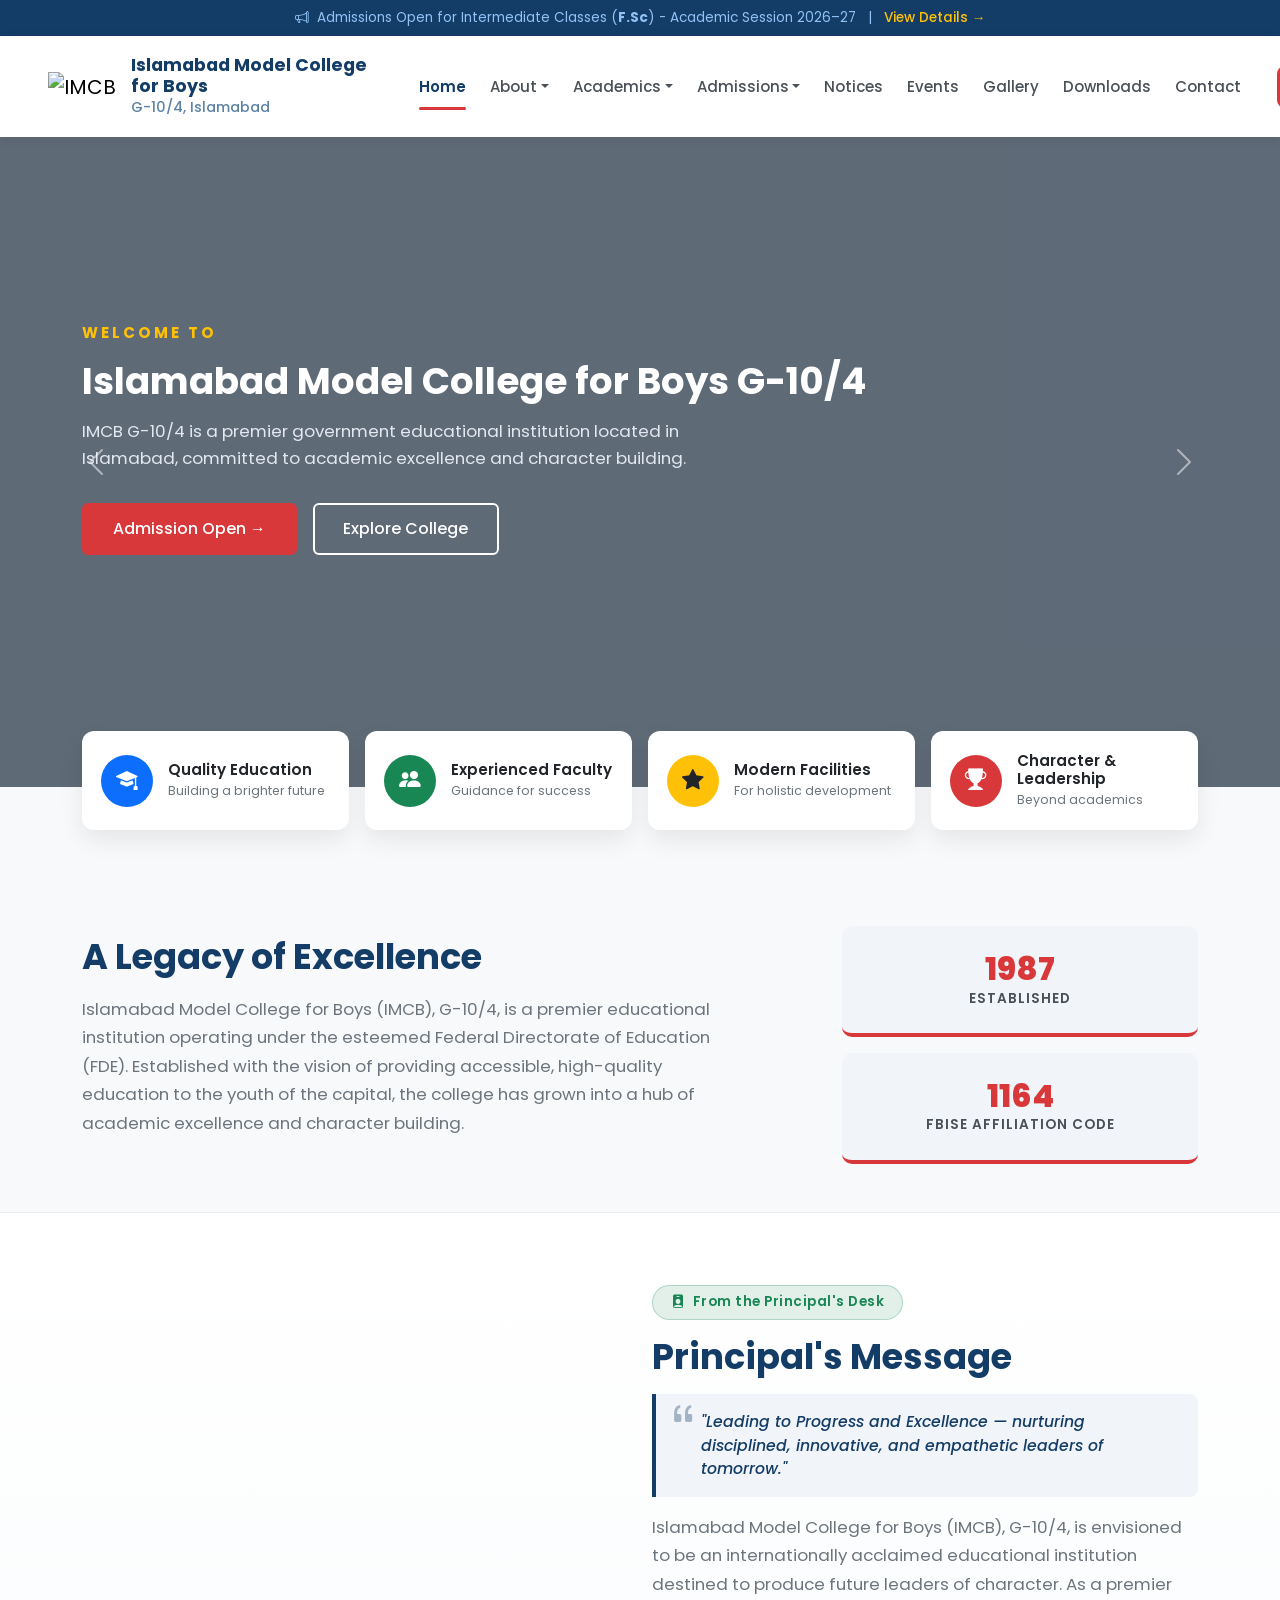
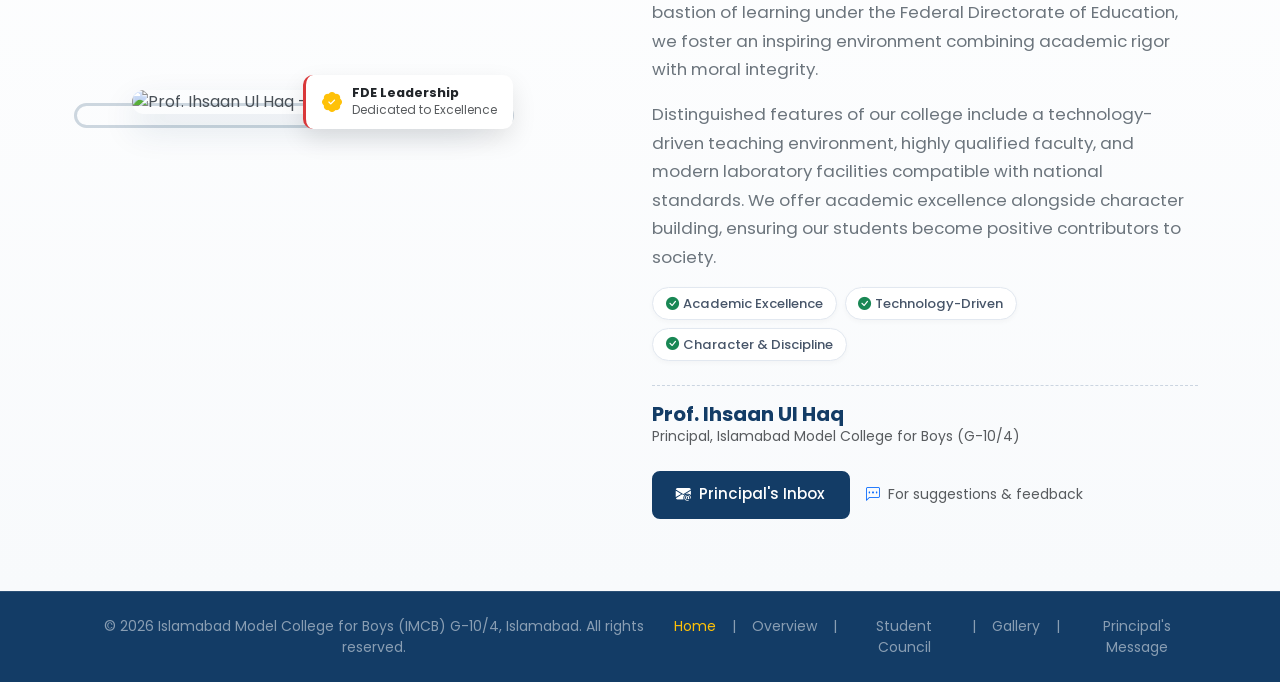
==== commit f62a2411: "Add dedicated photo gallery page gallery.html and update site navigation" ====
--- a/index.html
+++ b/index.html
@@ -60,7 +60,7 @@
               <li><a class="dropdown-item" href="overview.html">Overview</a></li>
               <li><a class="dropdown-item" href="#principal">Principal's Message</a></li>
               <li><a class="dropdown-item" href="teachers.html">Faculty</a></li>
-              <li><a class="dropdown-item" href="student-council.html">Student Council and Student Acheivement</a></li>
+              <li><a class="dropdown-item" href="student-council.html">Student Council</a></li>
             </ul>
           </li>
           <li class="nav-item dropdown">
@@ -80,7 +80,7 @@
           </li>
           <li class="nav-item"><a class="nav-link" href="#">Notices</a></li>
           <li class="nav-item"><a class="nav-link" href="#">Events</a></li>
-          <li class="nav-item"><a class="nav-link" href="#">Gallery</a></li>
+          <li class="nav-item"><a class="nav-link" href="gallery.html">Gallery</a></li>
           <li class="nav-item"><a class="nav-link" href="#">Downloads</a></li>
           <li class="nav-item"><a class="nav-link" href="contact.html">Contact</a></li>
         </ul>
@@ -151,7 +151,7 @@
                   <div class="hero-subtitle">Holistic Development</div>
                   <p class="hero-desc">We believe in nurturing physical fitness, teamwork, and leadership skills through various sports.</p>
                   <div class="d-flex flex-wrap gap-3 justify-content-start">
-                    <a href="#gallery" class="btn btn-hero-outline">View Gallery</a>
+                    <a href="gallery.html" class="btn btn-hero-outline">View Gallery &rarr;</a>
                   </div>
                 </div>
               </div>
@@ -362,6 +362,8 @@
           <span class="text-white-50">|</span>
           <a href="student-council.html" class="text-white-50 text-decoration-none">Student Council</a>
           <span class="text-white-50">|</span>
+          <a href="gallery.html" class="text-white-50 text-decoration-none">Gallery</a>
+          <span class="text-white-50">|</span>
           <a href="#principal" class="text-white-50 text-decoration-none">Principal's Message</a>
         </div>
       </div>
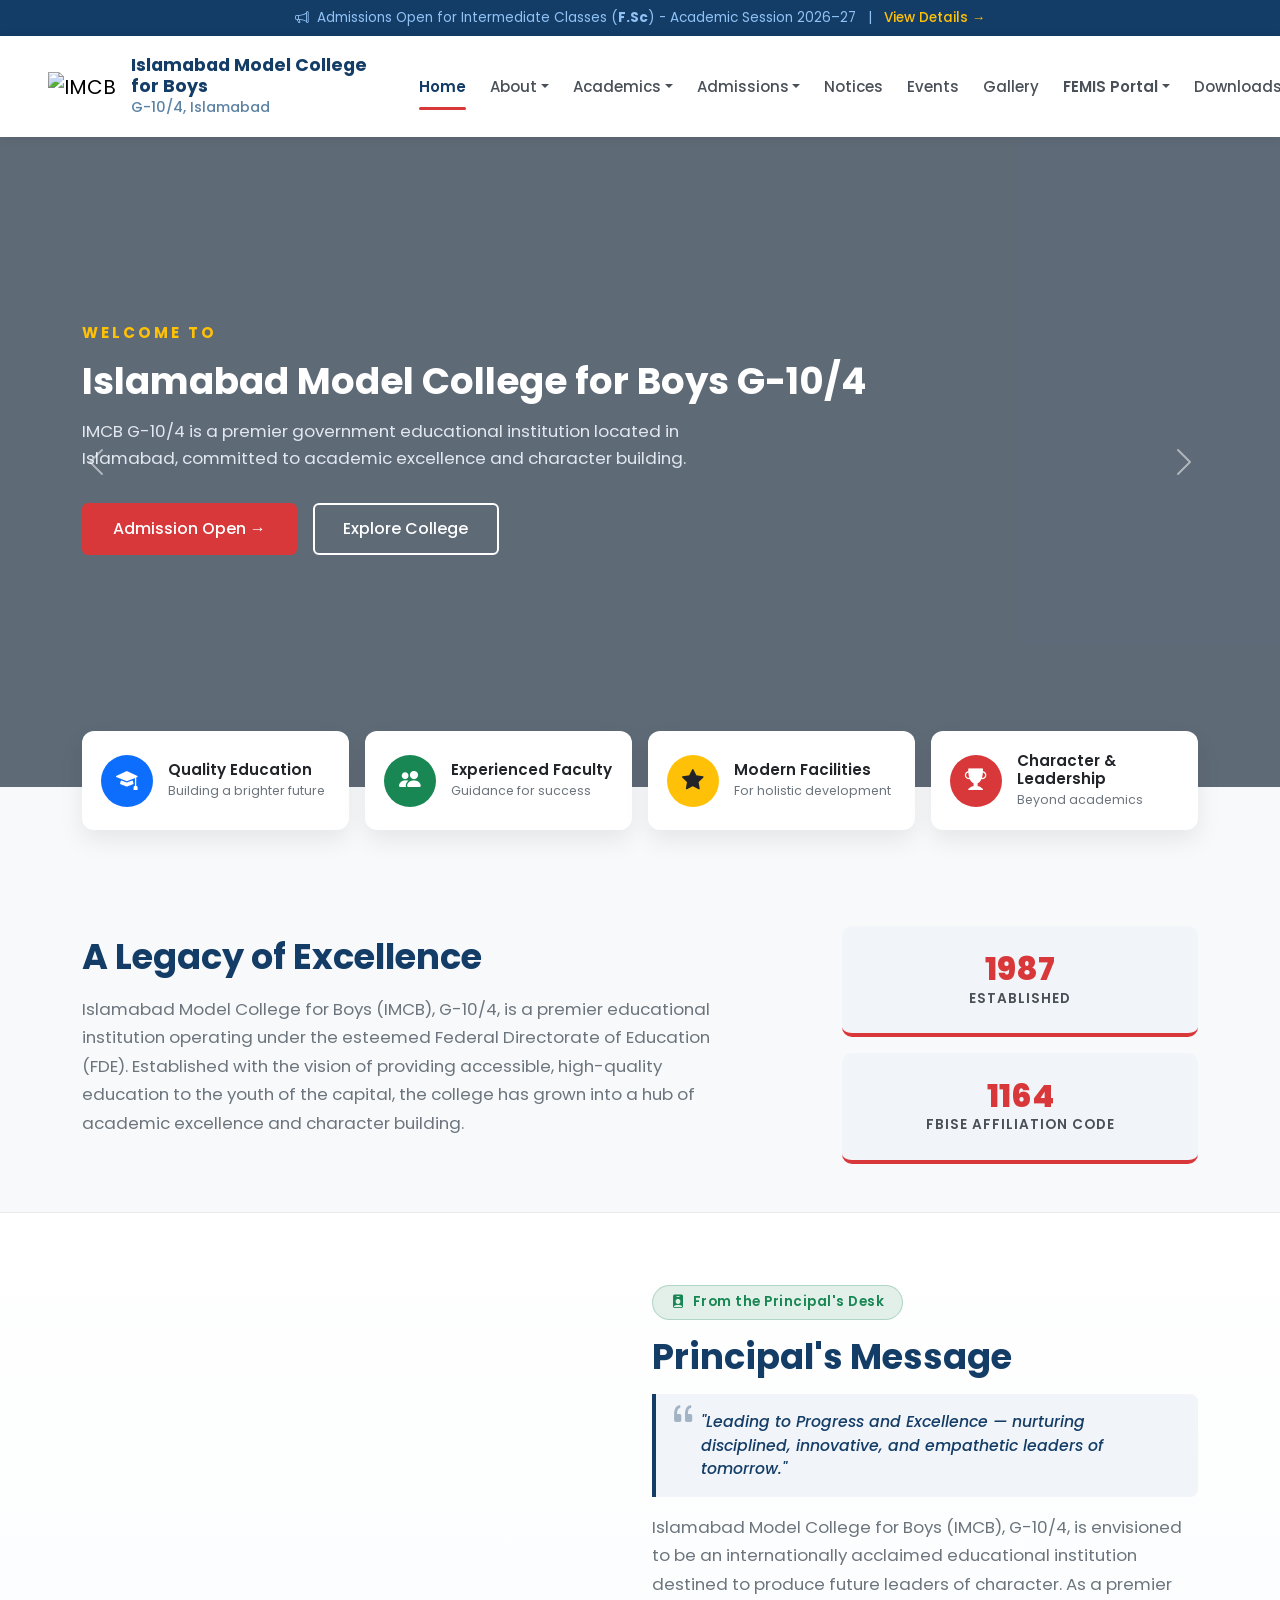
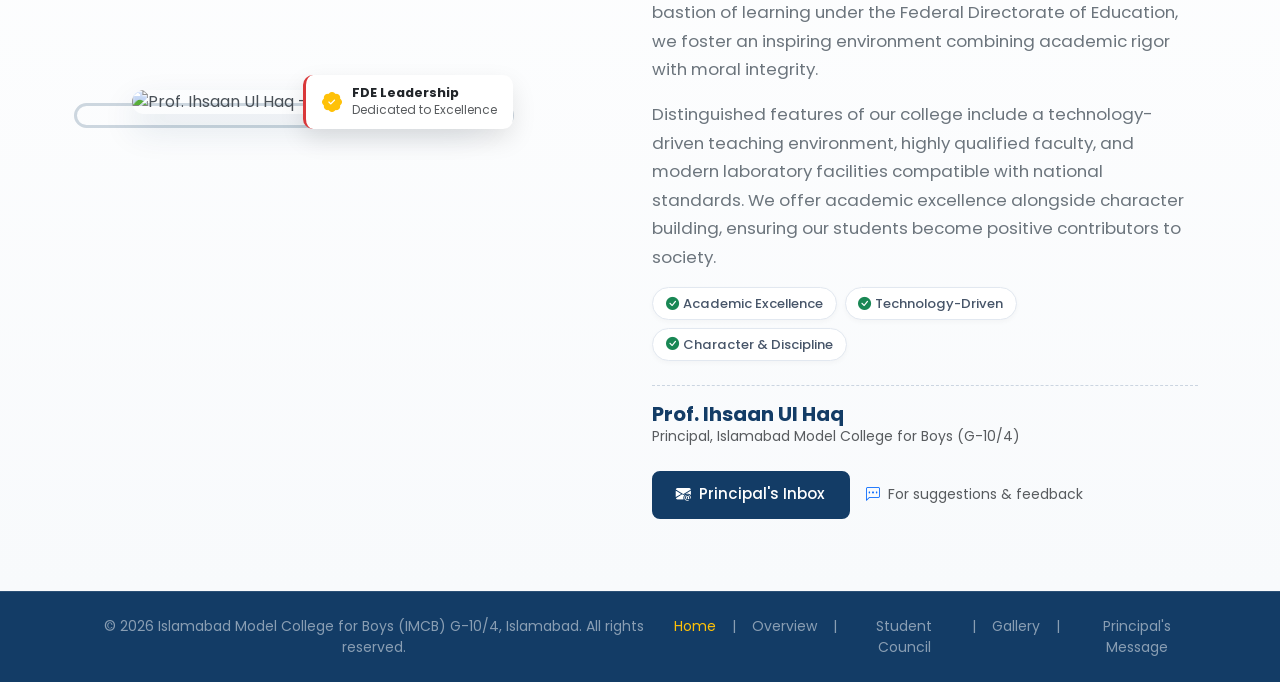
==== commit 31815022: "Add IMCB-G10/4 FEMIS Student Entry Tracking and Infographics" ====
--- a/index.html
+++ b/index.html
@@ -81,6 +81,13 @@
           <li class="nav-item"><a class="nav-link" href="#">Notices</a></li>
           <li class="nav-item"><a class="nav-link" href="#">Events</a></li>
           <li class="nav-item"><a class="nav-link" href="gallery.html">Gallery</a></li>
+          <li class="nav-item dropdown">
+            <a class="nav-link dropdown-toggle text-warning fw-semibold" href="#" role="button" data-bs-toggle="dropdown">FEMIS Portal</a>
+            <ul class="dropdown-menu border-0 shadow-sm">
+              <li><a class="dropdown-item" href="femis-tracking.html"><i class="bi bi-ui-checks text-primary me-2"></i>Student Entry Form</a></li>
+              <li><a class="dropdown-item" href="femis-infographics.html"><i class="bi bi-pie-chart-fill text-success me-2"></i>Infographics & Data</a></li>
+            </ul>
+          </li>
           <li class="nav-item"><a class="nav-link" href="#">Downloads</a></li>
           <li class="nav-item"><a class="nav-link" href="contact.html">Contact</a></li>
         </ul>
--- a/index.css
+++ b/index.css
@@ -1093,4 +1093,23 @@
     padding: 0.5rem 0.45rem !important;
     gap: 5px !important;
   }
-}+}
+
+/* Inter-House System Cards */
+.house-card {
+  border-radius: 14px;
+  padding: 1.25rem;
+  color: #fff;
+  position: relative;
+  overflow: hidden;
+  transition: transform 0.25s ease, box-shadow 0.25s ease;
+  box-shadow: 0 4px 12px rgba(0,0,0,0.06);
+}
+.house-card:hover {
+  transform: translateY(-3px);
+  box-shadow: 0 8px 20px rgba(0,0,0,0.12);
+}
+.house-jinnah { background: linear-gradient(135deg, #10b981 0%, #047857 100%); }
+.house-iqbal { background: linear-gradient(135deg, #3b82f6 0%, #1d4ed8 100%); }
+.house-syed { background: linear-gradient(135deg, #f59e0b 0%, #d97706 100%); }
+.house-liaquat { background: linear-gradient(135deg, #ef4444 0%, #b91c1c 100%); }
